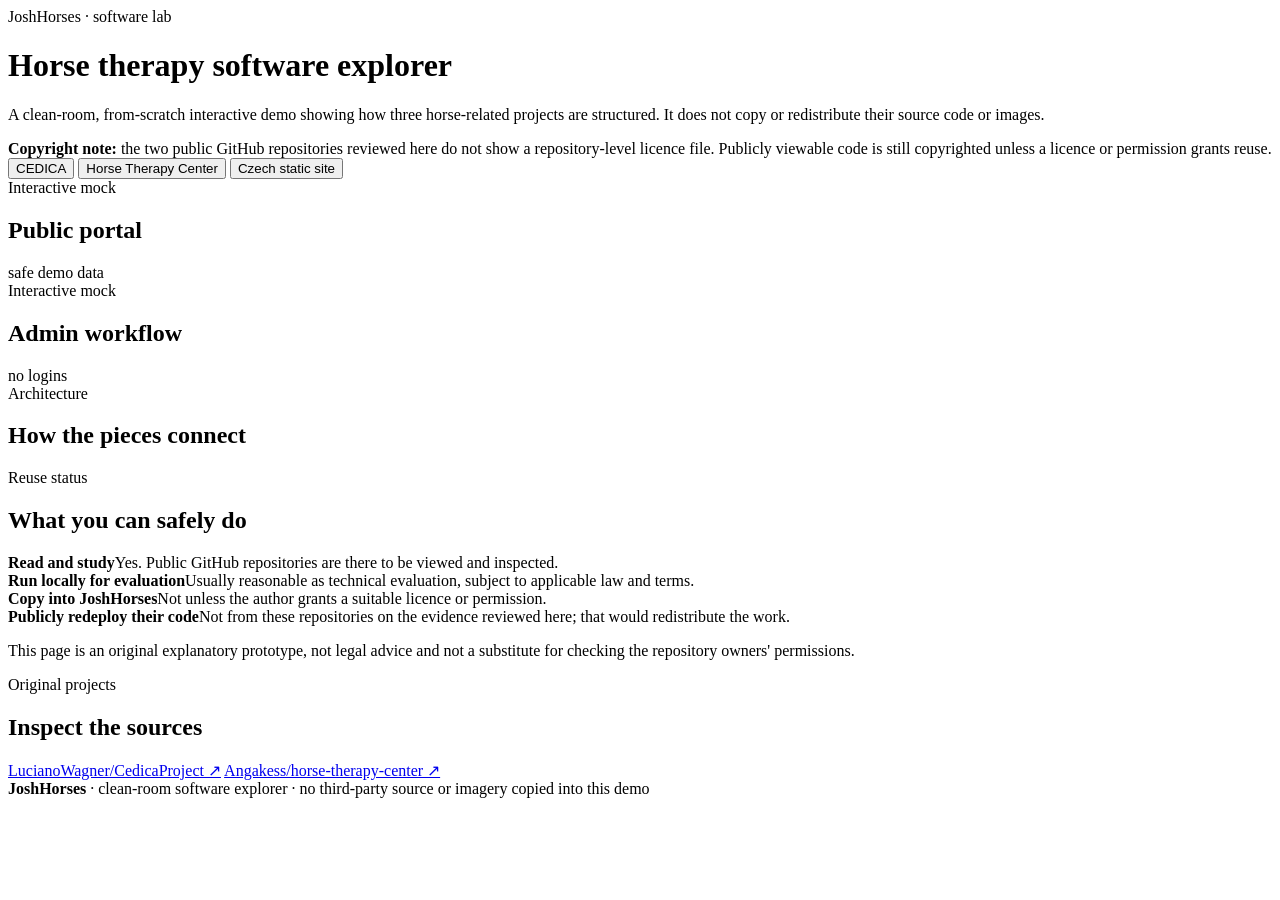
==== software-lab/index.html @ 601fe451 "Add clean-room horse software explorer page" ====
<!doctype html>
<html lang="en">
<head>
  <meta charset="utf-8" />
  <meta name="viewport" content="width=device-width, initial-scale=1" />
  <meta name="theme-color" content="#173f35" />
  <title>Horse Therapy Software Lab | JoshHorses</title>
  <link rel="stylesheet" href="./styles.css" />
</head>
<body>
  <header class="hero">
    <div class="eyebrow">JoshHorses · software lab</div>
    <h1>Horse therapy software explorer</h1>
    <p class="lede">A clean-room, from-scratch interactive demo showing how three horse-related projects are structured. It does not copy or redistribute their source code or images.</p>
    <div class="notice"><strong>Copyright note:</strong> the two public GitHub repositories reviewed here do not show a repository-level licence file. Publicly viewable code is still copyrighted unless a licence or permission grants reuse.</div>
  </header>

  <main>
    <nav class="tabs" aria-label="Project selector">
      <button class="tab active" data-project="cedica">CEDICA</button>
      <button class="tab" data-project="angakess">Horse Therapy Center</button>
      <button class="tab" data-project="czech">Czech static site</button>
    </nav>

    <section class="project-card" id="projectCard" aria-live="polite"></section>

    <section class="demo-grid">
      <article class="panel">
        <div class="panel-head">
          <div>
            <div class="eyebrow">Interactive mock</div>
            <h2>Public portal</h2>
          </div>
          <span class="badge">safe demo data</span>
        </div>
        <div class="route-tabs" id="routeTabs"></div>
        <div class="phone" id="portalDemo"></div>
      </article>

      <article class="panel">
        <div class="panel-head">
          <div>
            <div class="eyebrow">Interactive mock</div>
            <h2>Admin workflow</h2>
          </div>
          <span class="badge">no logins</span>
        </div>
        <div class="module-tabs" id="moduleTabs"></div>
        <div class="admin-demo" id="adminDemo"></div>
      </article>
    </section>

    <section class="panel architecture">
      <div class="panel-head">
        <div>
          <div class="eyebrow">Architecture</div>
          <h2>How the pieces connect</h2>
        </div>
      </div>
      <div class="flow" id="architectureFlow"></div>
      <p class="small" id="architectureNote"></p>
    </section>

    <section class="panel legal">
      <div class="panel-head">
        <div>
          <div class="eyebrow">Reuse status</div>
          <h2>What you can safely do</h2>
        </div>
      </div>
      <div class="legal-grid">
        <div><strong>Read and study</strong><span>Yes. Public GitHub repositories are there to be viewed and inspected.</span></div>
        <div><strong>Run locally for evaluation</strong><span>Usually reasonable as technical evaluation, subject to applicable law and terms.</span></div>
        <div><strong>Copy into JoshHorses</strong><span>Not unless the author grants a suitable licence or permission.</span></div>
        <div><strong>Publicly redeploy their code</strong><span>Not from these repositories on the evidence reviewed here; that would redistribute the work.</span></div>
      </div>
      <p class="small">This page is an original explanatory prototype, not legal advice and not a substitute for checking the repository owners' permissions.</p>
    </section>

    <section class="panel sources">
      <div class="panel-head">
        <div>
          <div class="eyebrow">Original projects</div>
          <h2>Inspect the sources</h2>
        </div>
      </div>
      <div class="source-links">
        <a href="https://github.com/LucianoWagner/CedicaProject" target="_blank" rel="noreferrer">LucianoWagner/CedicaProject ↗</a>
        <a href="https://github.com/Angakess/horse-therapy-center" target="_blank" rel="noreferrer">Angakess/horse-therapy-center ↗</a>
      </div>
    </section>
  </main>

  <footer>
    <strong>JoshHorses</strong> · clean-room software explorer · no third-party source or imagery copied into this demo
  </footer>

  <script src="./app.js"></script>
</body>
</html>
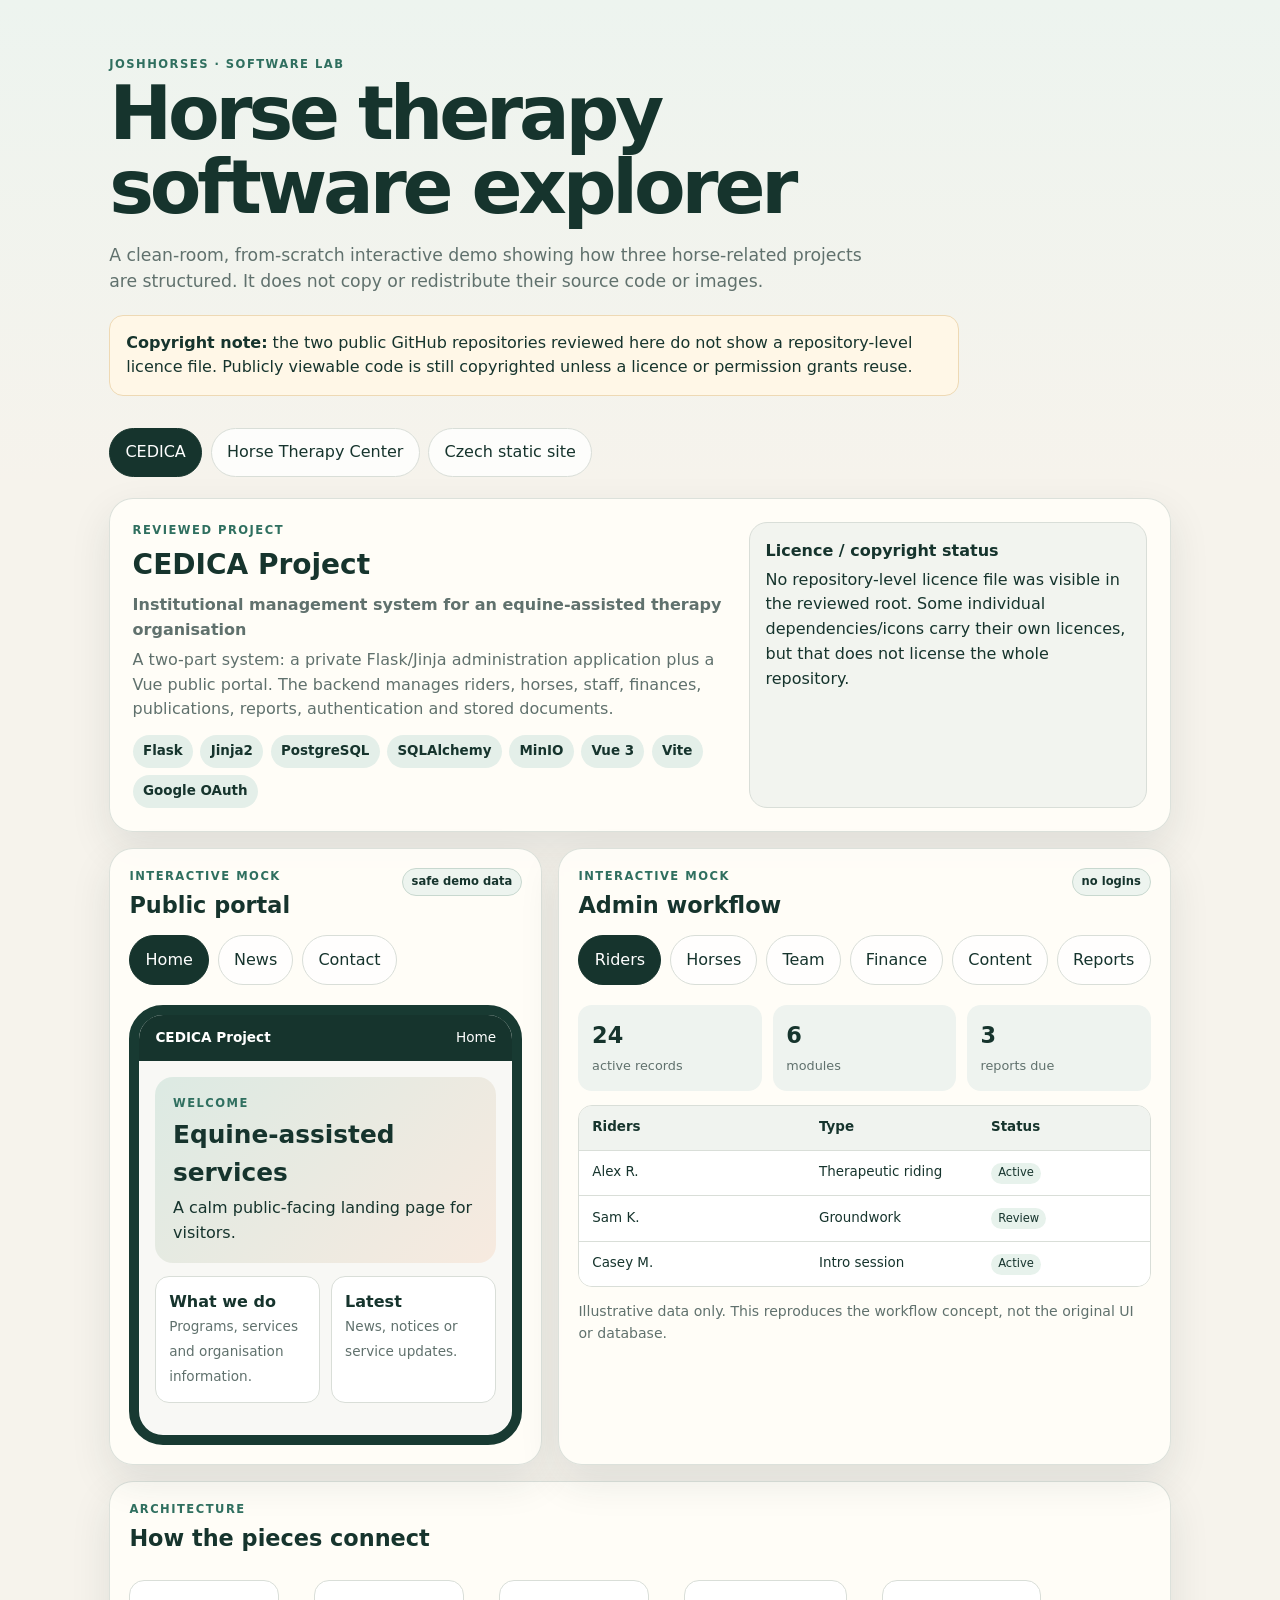
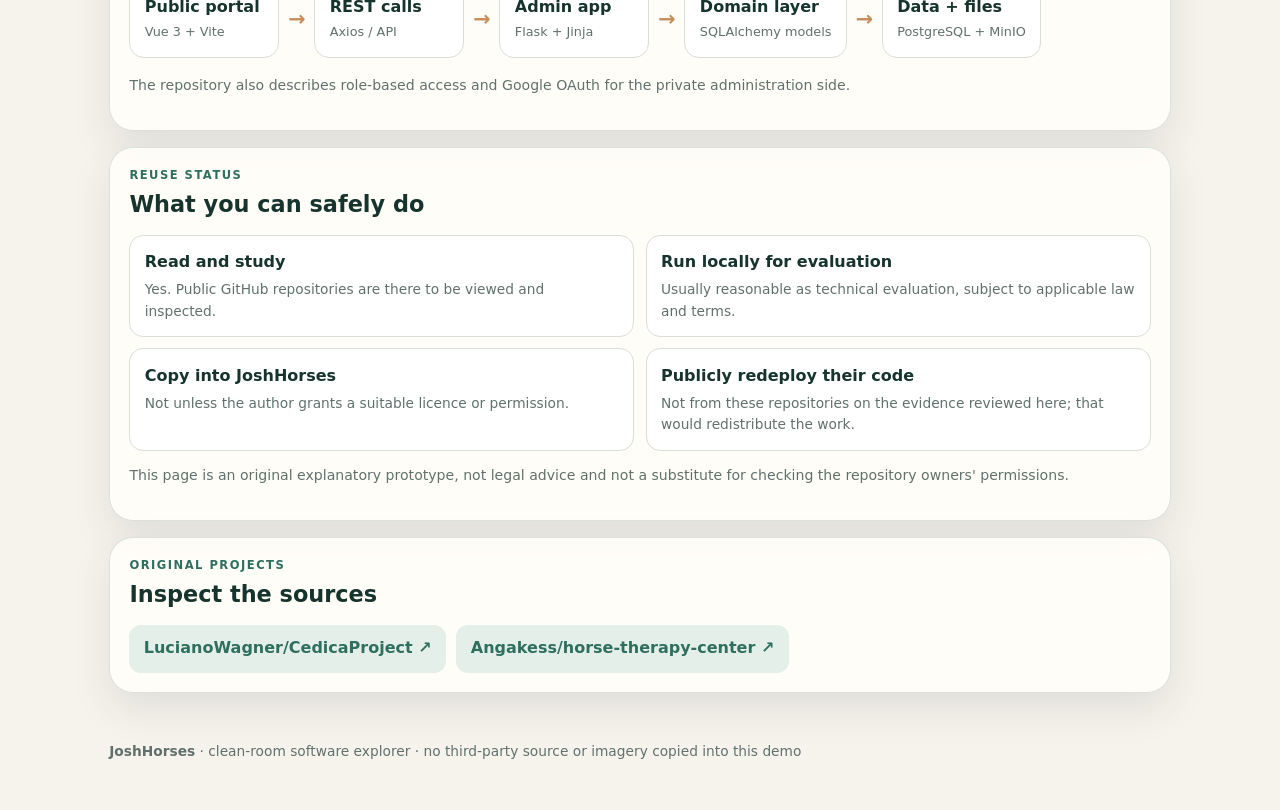
==== commit 2f5c6ccd: "Add clean-room software explorer page" ====
--- a/software-lab/index.html
+++ b/software-lab/index.html
@@ -26,48 +26,26 @@
 
     <section class="demo-grid">
       <article class="panel">
-        <div class="panel-head">
-          <div>
-            <div class="eyebrow">Interactive mock</div>
-            <h2>Public portal</h2>
-          </div>
-          <span class="badge">safe demo data</span>
-        </div>
+        <div class="panel-head"><div><div class="eyebrow">Interactive mock</div><h2>Public portal</h2></div><span class="badge">safe demo data</span></div>
         <div class="route-tabs" id="routeTabs"></div>
         <div class="phone" id="portalDemo"></div>
       </article>
 
       <article class="panel">
-        <div class="panel-head">
-          <div>
-            <div class="eyebrow">Interactive mock</div>
-            <h2>Admin workflow</h2>
-          </div>
-          <span class="badge">no logins</span>
-        </div>
+        <div class="panel-head"><div><div class="eyebrow">Interactive mock</div><h2>Admin workflow</h2></div><span class="badge">no logins</span></div>
         <div class="module-tabs" id="moduleTabs"></div>
         <div class="admin-demo" id="adminDemo"></div>
       </article>
     </section>
 
     <section class="panel architecture">
-      <div class="panel-head">
-        <div>
-          <div class="eyebrow">Architecture</div>
-          <h2>How the pieces connect</h2>
-        </div>
-      </div>
+      <div class="panel-head"><div><div class="eyebrow">Architecture</div><h2>How the pieces connect</h2></div></div>
       <div class="flow" id="architectureFlow"></div>
       <p class="small" id="architectureNote"></p>
     </section>
 
     <section class="panel legal">
-      <div class="panel-head">
-        <div>
-          <div class="eyebrow">Reuse status</div>
-          <h2>What you can safely do</h2>
-        </div>
-      </div>
+      <div class="panel-head"><div><div class="eyebrow">Reuse status</div><h2>What you can safely do</h2></div></div>
       <div class="legal-grid">
         <div><strong>Read and study</strong><span>Yes. Public GitHub repositories are there to be viewed and inspected.</span></div>
         <div><strong>Run locally for evaluation</strong><span>Usually reasonable as technical evaluation, subject to applicable law and terms.</span></div>
@@ -78,12 +56,7 @@
     </section>
 
     <section class="panel sources">
-      <div class="panel-head">
-        <div>
-          <div class="eyebrow">Original projects</div>
-          <h2>Inspect the sources</h2>
-        </div>
-      </div>
+      <div class="panel-head"><div><div class="eyebrow">Original projects</div><h2>Inspect the sources</h2></div></div>
       <div class="source-links">
         <a href="https://github.com/LucianoWagner/CedicaProject" target="_blank" rel="noreferrer">LucianoWagner/CedicaProject ↗</a>
         <a href="https://github.com/Angakess/horse-therapy-center" target="_blank" rel="noreferrer">Angakess/horse-therapy-center ↗</a>
@@ -91,10 +64,7 @@
     </section>
   </main>
 
-  <footer>
-    <strong>JoshHorses</strong> · clean-room software explorer · no third-party source or imagery copied into this demo
-  </footer>
-
+  <footer><strong>JoshHorses</strong> · clean-room software explorer · no third-party source or imagery copied into this demo</footer>
   <script src="./app.js"></script>
 </body>
 </html>
--- a/software-lab/styles.css
+++ b/software-lab/styles.css
@@ -0,0 +1,196 @@
+:root {
+  --ink: #16342d;
+  --muted: #60716d;
+  --paper: #f6f3ec;
+  --card: #fffdf8;
+  --line: #d9ded8;
+  --accent: #2f6f5f;
+  --accent-soft: #e4efe9;
+  --warm: #c88e5a;
+  --shadow: 0 16px 40px rgba(27, 52, 45, .10);
+}
+
+* { box-sizing: border-box; }
+html { scroll-behavior: smooth; }
+body {
+  margin: 0;
+  color: var(--ink);
+  background: linear-gradient(180deg, #edf4ef 0, var(--paper) 30rem);
+  font-family: Inter, ui-sans-serif, system-ui, -apple-system, BlinkMacSystemFont, "Segoe UI", sans-serif;
+  line-height: 1.55;
+}
+
+button, a { font: inherit; }
+a { color: var(--accent); }
+
+.hero {
+  padding: 3.5rem 1.2rem 2rem;
+  max-width: 1100px;
+  margin: 0 auto;
+}
+.hero h1 {
+  margin: .2rem 0 .7rem;
+  max-width: 760px;
+  font-size: clamp(2.25rem, 8vw, 4.7rem);
+  line-height: .98;
+  letter-spacing: -.055em;
+}
+.lede { max-width: 760px; font-size: 1.08rem; color: var(--muted); }
+.eyebrow {
+  text-transform: uppercase;
+  font-weight: 800;
+  letter-spacing: .13em;
+  font-size: .72rem;
+  color: var(--accent);
+}
+.notice {
+  margin-top: 1.25rem;
+  max-width: 850px;
+  background: #fff7e7;
+  border: 1px solid #eed9b4;
+  border-radius: 14px;
+  padding: .9rem 1rem;
+}
+
+main { max-width: 1100px; margin: 0 auto; padding: 0 1.2rem 3rem; }
+.tabs, .route-tabs, .module-tabs {
+  display: flex;
+  gap: .55rem;
+  overflow-x: auto;
+  padding-bottom: .35rem;
+  scrollbar-width: thin;
+}
+.tab, .route-tabs button, .module-tabs button {
+  border: 1px solid var(--line);
+  background: rgba(255,255,255,.82);
+  color: var(--ink);
+  border-radius: 999px;
+  padding: .7rem .95rem;
+  white-space: nowrap;
+  cursor: pointer;
+}
+.tab.active, .route-tabs button.active, .module-tabs button.active {
+  background: var(--ink);
+  color: white;
+  border-color: var(--ink);
+}
+
+.project-card, .panel {
+  background: rgba(255,253,248,.94);
+  border: 1px solid rgba(217,222,216,.9);
+  border-radius: 24px;
+  box-shadow: var(--shadow);
+}
+.project-card { margin: 1rem 0; padding: 1.4rem; }
+.project-top {
+  display: grid;
+  grid-template-columns: 1.5fr 1fr;
+  gap: 1.1rem;
+}
+.project-card h2 { margin: .2rem 0 .45rem; font-size: 1.75rem; }
+.project-card p { margin: .3rem 0; color: var(--muted); }
+.chips { display: flex; flex-wrap: wrap; gap: .45rem; margin-top: .8rem; }
+.chip {
+  border-radius: 999px;
+  background: var(--accent-soft);
+  padding: .38rem .65rem;
+  font-size: .84rem;
+  font-weight: 700;
+}
+.factbox {
+  border-radius: 18px;
+  padding: 1rem;
+  background: #f2f4ef;
+  border: 1px solid var(--line);
+}
+.factbox strong { display: block; margin-bottom: .25rem; }
+
+.demo-grid {
+  display: grid;
+  grid-template-columns: 1fr 1fr;
+  gap: 1rem;
+  margin: 1rem 0;
+}
+.panel { padding: 1.2rem; }
+.panel-head { display: flex; justify-content: space-between; gap: .8rem; align-items: flex-start; }
+.panel h2 { margin: .15rem 0 .8rem; font-size: 1.4rem; }
+.badge {
+  background: #edf4ef;
+  border: 1px solid #c8d8cf;
+  border-radius: 999px;
+  padding: .28rem .55rem;
+  font-size: .72rem;
+  font-weight: 800;
+  white-space: nowrap;
+}
+
+.phone {
+  margin-top: .9rem;
+  border: 10px solid #183a32;
+  border-radius: 34px;
+  min-height: 440px;
+  overflow: hidden;
+  background: #f8f8f5;
+  box-shadow: inset 0 0 0 1px rgba(255,255,255,.2);
+}
+.phone-top {
+  background: var(--ink);
+  color: white;
+  padding: .8rem 1rem;
+  display: flex;
+  justify-content: space-between;
+  font-size: .85rem;
+}
+.phone-content { padding: 1rem; }
+.hero-block {
+  border-radius: 18px;
+  padding: 1.1rem;
+  background: linear-gradient(135deg, #dceae3, #f7eadf);
+  min-height: 145px;
+  display: flex;
+  flex-direction: column;
+  justify-content: flex-end;
+}
+.hero-block h3 { margin: .2rem 0; font-size: 1.55rem; }
+.card-row { display: grid; grid-template-columns: repeat(2,1fr); gap: .7rem; margin-top: .8rem; }
+.mini-card { border: 1px solid var(--line); border-radius: 14px; padding: .8rem; background: white; }
+.mini-card strong { display: block; }
+.mini-card span { color: var(--muted); font-size: .85rem; }
+.form-row { display: grid; gap: .65rem; margin-top: .9rem; }
+.fake-input { border: 1px solid var(--line); background: white; border-radius: 12px; padding: .8rem; color: #87918d; }
+.cta { display: inline-block; margin-top: .8rem; border: 0; border-radius: 12px; background: var(--accent); color: white; padding: .7rem .9rem; font-weight: 800; }
+
+.admin-demo { margin-top: .9rem; }
+.metric-grid { display: grid; grid-template-columns: repeat(3, 1fr); gap: .65rem; }
+.metric { background: #eef3ef; border-radius: 14px; padding: .85rem; }
+.metric strong { display: block; font-size: 1.4rem; }
+.metric span { font-size: .8rem; color: var(--muted); }
+.table { margin-top: .85rem; border: 1px solid var(--line); border-radius: 14px; overflow: hidden; }
+.row { display: grid; grid-template-columns: 1.2fr .9fr .8fr; gap: .5rem; padding: .72rem .8rem; background: white; border-bottom: 1px solid var(--line); font-size: .84rem; }
+.row:last-child { border-bottom: 0; }
+.row.head { background: #f0f3ef; font-weight: 800; }
+.pill { display: inline-block; border-radius: 999px; background: #e7f2ec; padding: .1rem .45rem; font-size: .72rem; }
+
+.architecture, .legal, .sources { margin-top: 1rem; }
+.flow { display: flex; align-items: center; gap: .55rem; overflow-x: auto; padding: .7rem 0 .2rem; }
+.node { flex: 0 0 auto; min-width: 150px; background: white; border: 1px solid var(--line); border-radius: 15px; padding: .9rem; }
+.node strong, .node span { display: block; }
+.node span { font-size: .8rem; color: var(--muted); margin-top: .15rem; }
+.arrow { color: var(--warm); font-weight: 900; font-size: 1.3rem; }
+.small { color: var(--muted); font-size: .88rem; }
+
+.legal-grid { display: grid; grid-template-columns: repeat(2,1fr); gap: .7rem; }
+.legal-grid div { border: 1px solid var(--line); background: white; border-radius: 14px; padding: .9rem; }
+.legal-grid strong, .legal-grid span { display: block; }
+.legal-grid span { color: var(--muted); font-size: .86rem; margin-top: .25rem; }
+.source-links { display: flex; flex-wrap: wrap; gap: .65rem; }
+.source-links a { text-decoration: none; background: var(--accent-soft); border-radius: 12px; padding: .72rem .9rem; font-weight: 800; }
+
+footer { max-width: 1100px; margin: 0 auto; padding: 0 1.2rem 3rem; color: var(--muted); font-size: .86rem; }
+
+@media (max-width: 780px) {
+  .hero { padding-top: 2.2rem; }
+  .project-top, .demo-grid, .legal-grid { grid-template-columns: 1fr; }
+  .metric-grid { grid-template-columns: repeat(2, 1fr); }
+  .phone { min-height: 390px; }
+}
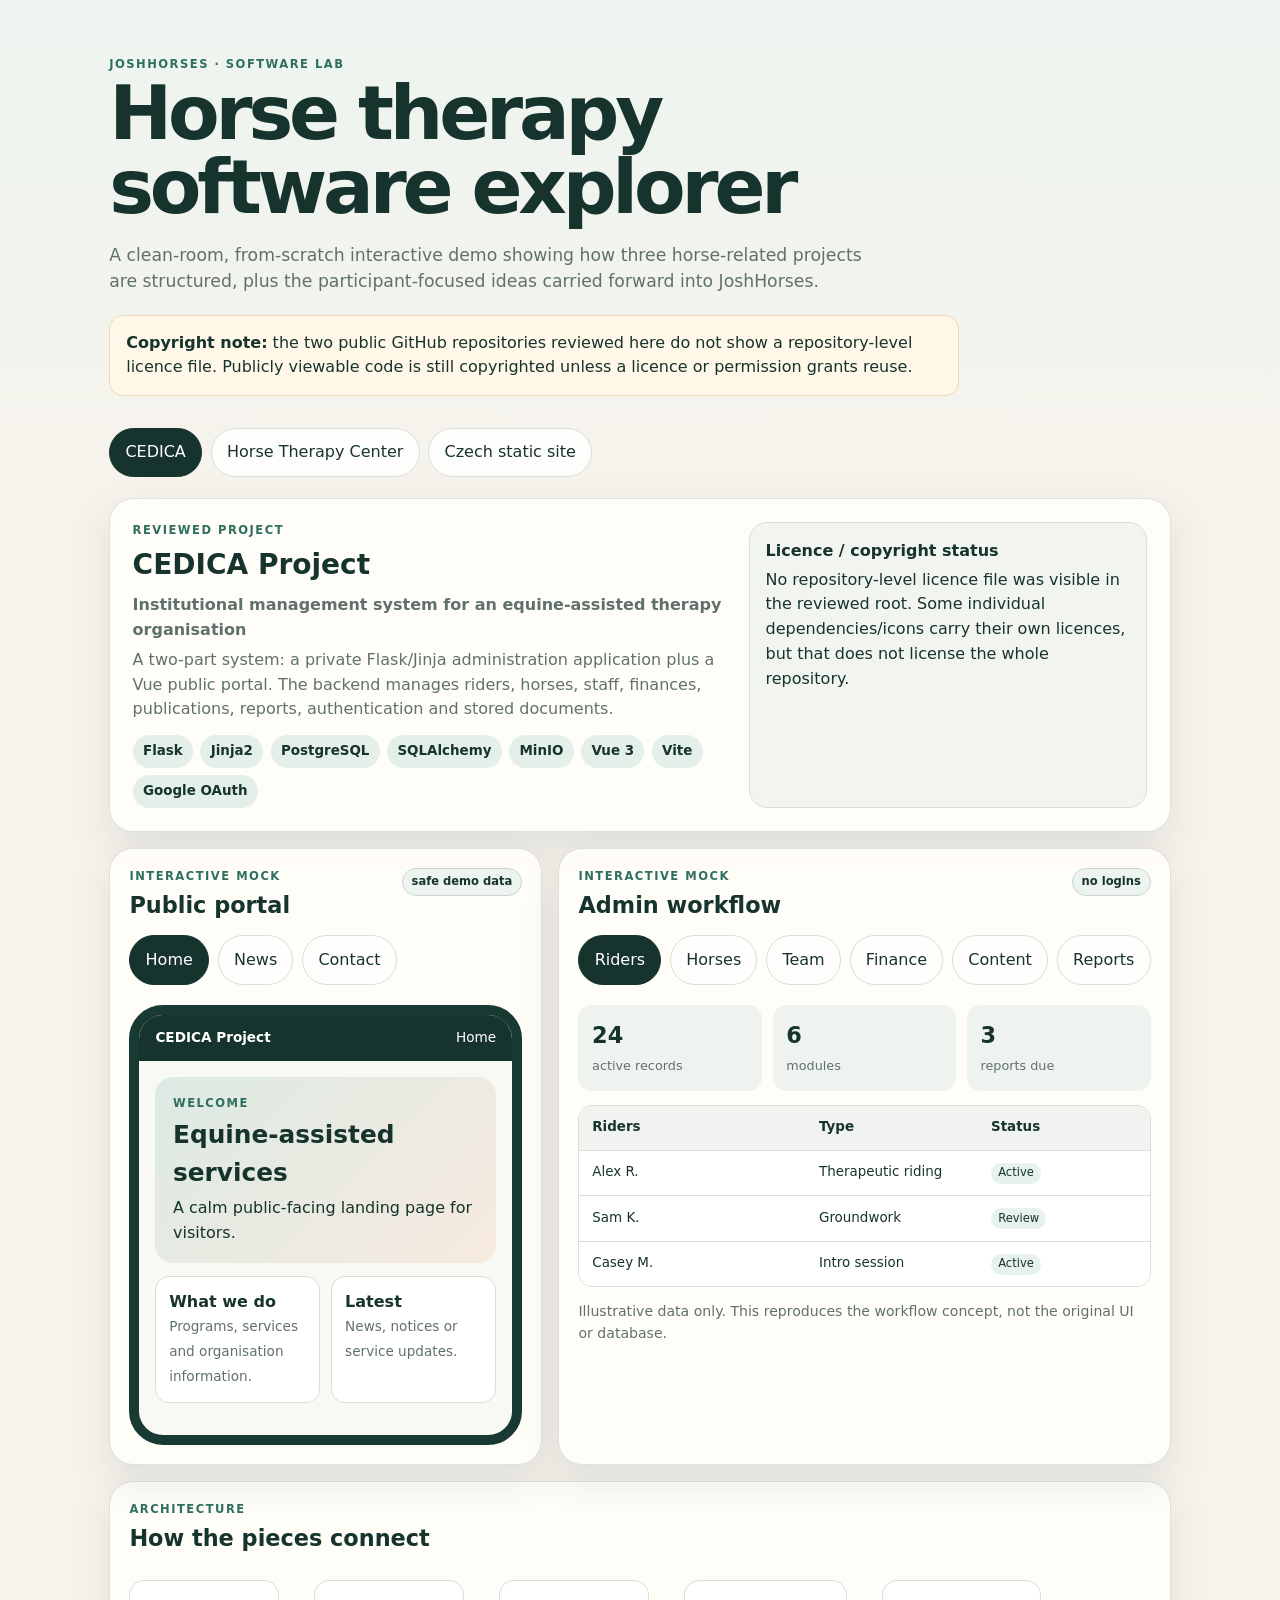
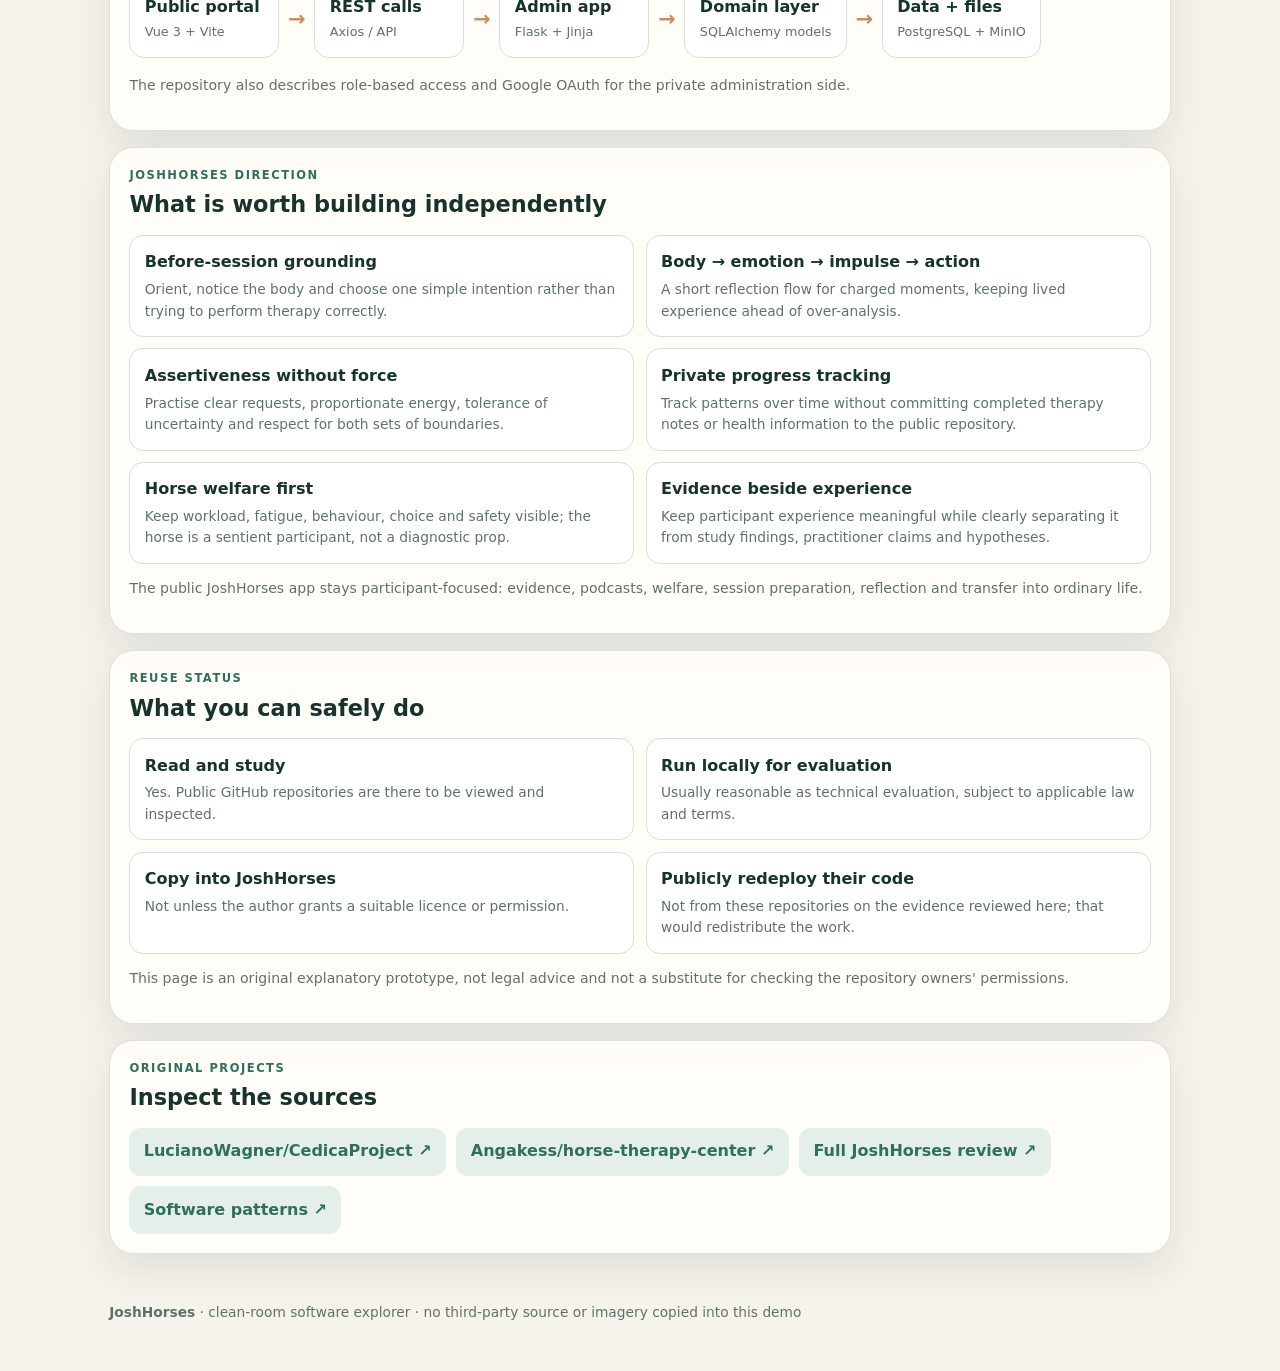
==== commit 34420eda: "Show consolidated JoshHorses product direction in software explorer" ====
--- a/software-lab/index.html
+++ b/software-lab/index.html
@@ -11,7 +11,7 @@
   <header class="hero">
     <div class="eyebrow">JoshHorses · software lab</div>
     <h1>Horse therapy software explorer</h1>
-    <p class="lede">A clean-room, from-scratch interactive demo showing how three horse-related projects are structured. It does not copy or redistribute their source code or images.</p>
+    <p class="lede">A clean-room, from-scratch interactive demo showing how three horse-related projects are structured, plus the participant-focused ideas carried forward into JoshHorses.</p>
     <div class="notice"><strong>Copyright note:</strong> the two public GitHub repositories reviewed here do not show a repository-level licence file. Publicly viewable code is still copyrighted unless a licence or permission grants reuse.</div>
   </header>
 
@@ -45,6 +45,19 @@
     </section>
 
     <section class="panel legal">
+      <div class="panel-head"><div><div class="eyebrow">JoshHorses direction</div><h2>What is worth building independently</h2></div></div>
+      <div class="legal-grid">
+        <div><strong>Before-session grounding</strong><span>Orient, notice the body and choose one simple intention rather than trying to perform therapy correctly.</span></div>
+        <div><strong>Body → emotion → impulse → action</strong><span>A short reflection flow for charged moments, keeping lived experience ahead of over-analysis.</span></div>
+        <div><strong>Assertiveness without force</strong><span>Practise clear requests, proportionate energy, tolerance of uncertainty and respect for both sets of boundaries.</span></div>
+        <div><strong>Private progress tracking</strong><span>Track patterns over time without committing completed therapy notes or health information to the public repository.</span></div>
+        <div><strong>Horse welfare first</strong><span>Keep workload, fatigue, behaviour, choice and safety visible; the horse is a sentient participant, not a diagnostic prop.</span></div>
+        <div><strong>Evidence beside experience</strong><span>Keep participant experience meaningful while clearly separating it from study findings, practitioner claims and hypotheses.</span></div>
+      </div>
+      <p class="small">The public JoshHorses app stays participant-focused: evidence, podcasts, welfare, session preparation, reflection and transfer into ordinary life.</p>
+    </section>
+
+    <section class="panel legal">
       <div class="panel-head"><div><div class="eyebrow">Reuse status</div><h2>What you can safely do</h2></div></div>
       <div class="legal-grid">
         <div><strong>Read and study</strong><span>Yes. Public GitHub repositories are there to be viewed and inspected.</span></div>
@@ -60,6 +73,8 @@
       <div class="source-links">
         <a href="https://github.com/LucianoWagner/CedicaProject" target="_blank" rel="noreferrer">LucianoWagner/CedicaProject ↗</a>
         <a href="https://github.com/Angakess/horse-therapy-center" target="_blank" rel="noreferrer">Angakess/horse-therapy-center ↗</a>
+        <a href="https://github.com/joshualparris/JoshHorses/blob/main/archive/software-and-copyright-review-2026-09-15.md" target="_blank" rel="noreferrer">Full JoshHorses review ↗</a>
+        <a href="https://github.com/joshualparris/JoshHorses/blob/main/resources/software-patterns.md" target="_blank" rel="noreferrer">Software patterns ↗</a>
       </div>
     </section>
   </main>
--- a/software-lab/styles.css
+++ b/software-lab/styles.css
@@ -1,196 +1 @@
-:root {
-  --ink: #16342d;
-  --muted: #60716d;
-  --paper: #f6f3ec;
-  --card: #fffdf8;
-  --line: #d9ded8;
-  --accent: #2f6f5f;
-  --accent-soft: #e4efe9;
-  --warm: #c88e5a;
-  --shadow: 0 16px 40px rgba(27, 52, 45, .10);
-}
-
-* { box-sizing: border-box; }
-html { scroll-behavior: smooth; }
-body {
-  margin: 0;
-  color: var(--ink);
-  background: linear-gradient(180deg, #edf4ef 0, var(--paper) 30rem);
-  font-family: Inter, ui-sans-serif, system-ui, -apple-system, BlinkMacSystemFont, "Segoe UI", sans-serif;
-  line-height: 1.55;
-}
-
-button, a { font: inherit; }
-a { color: var(--accent); }
-
-.hero {
-  padding: 3.5rem 1.2rem 2rem;
-  max-width: 1100px;
-  margin: 0 auto;
-}
-.hero h1 {
-  margin: .2rem 0 .7rem;
-  max-width: 760px;
-  font-size: clamp(2.25rem, 8vw, 4.7rem);
-  line-height: .98;
-  letter-spacing: -.055em;
-}
-.lede { max-width: 760px; font-size: 1.08rem; color: var(--muted); }
-.eyebrow {
-  text-transform: uppercase;
-  font-weight: 800;
-  letter-spacing: .13em;
-  font-size: .72rem;
-  color: var(--accent);
-}
-.notice {
-  margin-top: 1.25rem;
-  max-width: 850px;
-  background: #fff7e7;
-  border: 1px solid #eed9b4;
-  border-radius: 14px;
-  padding: .9rem 1rem;
-}
-
-main { max-width: 1100px; margin: 0 auto; padding: 0 1.2rem 3rem; }
-.tabs, .route-tabs, .module-tabs {
-  display: flex;
-  gap: .55rem;
-  overflow-x: auto;
-  padding-bottom: .35rem;
-  scrollbar-width: thin;
-}
-.tab, .route-tabs button, .module-tabs button {
-  border: 1px solid var(--line);
-  background: rgba(255,255,255,.82);
-  color: var(--ink);
-  border-radius: 999px;
-  padding: .7rem .95rem;
-  white-space: nowrap;
-  cursor: pointer;
-}
-.tab.active, .route-tabs button.active, .module-tabs button.active {
-  background: var(--ink);
-  color: white;
-  border-color: var(--ink);
-}
-
-.project-card, .panel {
-  background: rgba(255,253,248,.94);
-  border: 1px solid rgba(217,222,216,.9);
-  border-radius: 24px;
-  box-shadow: var(--shadow);
-}
-.project-card { margin: 1rem 0; padding: 1.4rem; }
-.project-top {
-  display: grid;
-  grid-template-columns: 1.5fr 1fr;
-  gap: 1.1rem;
-}
-.project-card h2 { margin: .2rem 0 .45rem; font-size: 1.75rem; }
-.project-card p { margin: .3rem 0; color: var(--muted); }
-.chips { display: flex; flex-wrap: wrap; gap: .45rem; margin-top: .8rem; }
-.chip {
-  border-radius: 999px;
-  background: var(--accent-soft);
-  padding: .38rem .65rem;
-  font-size: .84rem;
-  font-weight: 700;
-}
-.factbox {
-  border-radius: 18px;
-  padding: 1rem;
-  background: #f2f4ef;
-  border: 1px solid var(--line);
-}
-.factbox strong { display: block; margin-bottom: .25rem; }
-
-.demo-grid {
-  display: grid;
-  grid-template-columns: 1fr 1fr;
-  gap: 1rem;
-  margin: 1rem 0;
-}
-.panel { padding: 1.2rem; }
-.panel-head { display: flex; justify-content: space-between; gap: .8rem; align-items: flex-start; }
-.panel h2 { margin: .15rem 0 .8rem; font-size: 1.4rem; }
-.badge {
-  background: #edf4ef;
-  border: 1px solid #c8d8cf;
-  border-radius: 999px;
-  padding: .28rem .55rem;
-  font-size: .72rem;
-  font-weight: 800;
-  white-space: nowrap;
-}
-
-.phone {
-  margin-top: .9rem;
-  border: 10px solid #183a32;
-  border-radius: 34px;
-  min-height: 440px;
-  overflow: hidden;
-  background: #f8f8f5;
-  box-shadow: inset 0 0 0 1px rgba(255,255,255,.2);
-}
-.phone-top {
-  background: var(--ink);
-  color: white;
-  padding: .8rem 1rem;
-  display: flex;
-  justify-content: space-between;
-  font-size: .85rem;
-}
-.phone-content { padding: 1rem; }
-.hero-block {
-  border-radius: 18px;
-  padding: 1.1rem;
-  background: linear-gradient(135deg, #dceae3, #f7eadf);
-  min-height: 145px;
-  display: flex;
-  flex-direction: column;
-  justify-content: flex-end;
-}
-.hero-block h3 { margin: .2rem 0; font-size: 1.55rem; }
-.card-row { display: grid; grid-template-columns: repeat(2,1fr); gap: .7rem; margin-top: .8rem; }
-.mini-card { border: 1px solid var(--line); border-radius: 14px; padding: .8rem; background: white; }
-.mini-card strong { display: block; }
-.mini-card span { color: var(--muted); font-size: .85rem; }
-.form-row { display: grid; gap: .65rem; margin-top: .9rem; }
-.fake-input { border: 1px solid var(--line); background: white; border-radius: 12px; padding: .8rem; color: #87918d; }
-.cta { display: inline-block; margin-top: .8rem; border: 0; border-radius: 12px; background: var(--accent); color: white; padding: .7rem .9rem; font-weight: 800; }
-
-.admin-demo { margin-top: .9rem; }
-.metric-grid { display: grid; grid-template-columns: repeat(3, 1fr); gap: .65rem; }
-.metric { background: #eef3ef; border-radius: 14px; padding: .85rem; }
-.metric strong { display: block; font-size: 1.4rem; }
-.metric span { font-size: .8rem; color: var(--muted); }
-.table { margin-top: .85rem; border: 1px solid var(--line); border-radius: 14px; overflow: hidden; }
-.row { display: grid; grid-template-columns: 1.2fr .9fr .8fr; gap: .5rem; padding: .72rem .8rem; background: white; border-bottom: 1px solid var(--line); font-size: .84rem; }
-.row:last-child { border-bottom: 0; }
-.row.head { background: #f0f3ef; font-weight: 800; }
-.pill { display: inline-block; border-radius: 999px; background: #e7f2ec; padding: .1rem .45rem; font-size: .72rem; }
-
-.architecture, .legal, .sources { margin-top: 1rem; }
-.flow { display: flex; align-items: center; gap: .55rem; overflow-x: auto; padding: .7rem 0 .2rem; }
-.node { flex: 0 0 auto; min-width: 150px; background: white; border: 1px solid var(--line); border-radius: 15px; padding: .9rem; }
-.node strong, .node span { display: block; }
-.node span { font-size: .8rem; color: var(--muted); margin-top: .15rem; }
-.arrow { color: var(--warm); font-weight: 900; font-size: 1.3rem; }
-.small { color: var(--muted); font-size: .88rem; }
-
-.legal-grid { display: grid; grid-template-columns: repeat(2,1fr); gap: .7rem; }
-.legal-grid div { border: 1px solid var(--line); background: white; border-radius: 14px; padding: .9rem; }
-.legal-grid strong, .legal-grid span { display: block; }
-.legal-grid span { color: var(--muted); font-size: .86rem; margin-top: .25rem; }
-.source-links { display: flex; flex-wrap: wrap; gap: .65rem; }
-.source-links a { text-decoration: none; background: var(--accent-soft); border-radius: 12px; padding: .72rem .9rem; font-weight: 800; }
-
-footer { max-width: 1100px; margin: 0 auto; padding: 0 1.2rem 3rem; color: var(--muted); font-size: .86rem; }
-
-@media (max-width: 780px) {
-  .hero { padding-top: 2.2rem; }
-  .project-top, .demo-grid, .legal-grid { grid-template-columns: 1fr; }
-  .metric-grid { grid-template-columns: repeat(2, 1fr); }
-  .phone { min-height: 390px; }
-}
+:root{--ink:#16342d;--muted:#60716d;--paper:#f6f3ec;--card:#fffdf8;--line:#d9ded8;--accent:#2f6f5f;--accent-soft:#e4efe9;--warm:#c88e5a;--shadow:0 16px 40px rgba(27,52,45,.10)}*{box-sizing:border-box}html{scroll-behavior:smooth}body{margin:0;color:var(--ink);background:linear-gradient(180deg,#edf4ef 0,var(--paper) 30rem);font-family:Inter,ui-sans-serif,system-ui,-apple-system,BlinkMacSystemFont,"Segoe UI",sans-serif;line-height:1.55}button,a{font:inherit}a{color:var(--accent)}.hero{padding:3.5rem 1.2rem 2rem;max-width:1100px;margin:0 auto}.hero h1{margin:.2rem 0 .7rem;max-width:760px;font-size:clamp(2.25rem,8vw,4.7rem);line-height:.98;letter-spacing:-.055em}.lede{max-width:760px;font-size:1.08rem;color:var(--muted)}.eyebrow{text-transform:uppercase;font-weight:800;letter-spacing:.13em;font-size:.72rem;color:var(--accent)}.notice{margin-top:1.25rem;max-width:850px;background:#fff7e7;border:1px solid #eed9b4;border-radius:14px;padding:.9rem 1rem}main{max-width:1100px;margin:0 auto;padding:0 1.2rem 3rem}.tabs,.route-tabs,.module-tabs{display:flex;gap:.55rem;overflow-x:auto;padding-bottom:.35rem;scrollbar-width:thin}.tab,.route-tabs button,.module-tabs button{border:1px solid var(--line);background:rgba(255,255,255,.82);color:var(--ink);border-radius:999px;padding:.7rem .95rem;white-space:nowrap;cursor:pointer}.tab.active,.route-tabs button.active,.module-tabs button.active{background:var(--ink);color:white;border-color:var(--ink)}.project-card,.panel{background:rgba(255,253,248,.94);border:1px solid rgba(217,222,216,.9);border-radius:24px;box-shadow:var(--shadow)}.project-card{margin:1rem 0;padding:1.4rem}.project-top{display:grid;grid-template-columns:1.5fr 1fr;gap:1.1rem}.project-card h2{margin:.2rem 0 .45rem;font-size:1.75rem}.project-card p{margin:.3rem 0;color:var(--muted)}.chips{display:flex;flex-wrap:wrap;gap:.45rem;margin-top:.8rem}.chip{border-radius:999px;background:var(--accent-soft);padding:.38rem .65rem;font-size:.84rem;font-weight:700}.factbox{border-radius:18px;padding:1rem;background:#f2f4ef;border:1px solid var(--line)}.factbox strong{display:block;margin-bottom:.25rem}.demo-grid{display:grid;grid-template-columns:1fr 1fr;gap:1rem;margin:1rem 0}.panel{padding:1.2rem}.panel-head{display:flex;justify-content:space-between;gap:.8rem;align-items:flex-start}.panel h2{margin:.15rem 0 .8rem;font-size:1.4rem}.badge{background:#edf4ef;border:1px solid #c8d8cf;border-radius:999px;padding:.28rem .55rem;font-size:.72rem;font-weight:800;white-space:nowrap}.phone{margin-top:.9rem;border:10px solid #183a32;border-radius:34px;min-height:440px;overflow:hidden;background:#f8f8f5;box-shadow:inset 0 0 0 1px rgba(255,255,255,.2)}.phone-top{background:var(--ink);color:white;padding:.8rem 1rem;display:flex;justify-content:space-between;font-size:.85rem}.phone-content{padding:1rem}.hero-block{border-radius:18px;padding:1.1rem;background:linear-gradient(135deg,#dceae3,#f7eadf);min-height:145px;display:flex;flex-direction:column;justify-content:flex-end}.hero-block h3{margin:.2rem 0;font-size:1.55rem}.card-row{display:grid;grid-template-columns:repeat(2,1fr);gap:.7rem;margin-top:.8rem}.mini-card{border:1px solid var(--line);border-radius:14px;padding:.8rem;background:white}.mini-card strong{display:block}.mini-card span{color:var(--muted);font-size:.85rem}.form-row{display:grid;gap:.65rem;margin-top:.9rem}.fake-input{border:1px solid var(--line);background:white;border-radius:12px;padding:.8rem;color:#87918d}.cta{display:inline-block;margin-top:.8rem;border:0;border-radius:12px;background:var(--accent);color:white;padding:.7rem .9rem;font-weight:800}.admin-demo{margin-top:.9rem}.metric-grid{display:grid;grid-template-columns:repeat(3,1fr);gap:.65rem}.metric{background:#eef3ef;border-radius:14px;padding:.85rem}.metric strong{display:block;font-size:1.4rem}.metric span{font-size:.8rem;color:var(--muted)}.table{margin-top:.85rem;border:1px solid var(--line);border-radius:14px;overflow:hidden}.row{display:grid;grid-template-columns:1.2fr .9fr .8fr;gap:.5rem;padding:.72rem .8rem;background:white;border-bottom:1px solid var(--line);font-size:.84rem}.row:last-child{border-bottom:0}.row.head{background:#f0f3ef;font-weight:800}.pill{display:inline-block;border-radius:999px;background:#e7f2ec;padding:.1rem .45rem;font-size:.72rem}.architecture,.legal,.sources{margin-top:1rem}.flow{display:flex;align-items:center;gap:.55rem;overflow-x:auto;padding:.7rem 0 .2rem}.node{flex:0 0 auto;min-width:150px;background:white;border:1px solid var(--line);border-radius:15px;padding:.9rem}.node strong,.node span{display:block}.node span{font-size:.8rem;color:var(--muted);margin-top:.15rem}.arrow{color:var(--warm);font-weight:900;font-size:1.3rem}.small{color:var(--muted);font-size:.88rem}.legal-grid{display:grid;grid-template-columns:repeat(2,1fr);gap:.7rem}.legal-grid div{border:1px solid var(--line);background:white;border-radius:14px;padding:.9rem}.legal-grid strong,.legal-grid span{display:block}.legal-grid span{color:var(--muted);font-size:.86rem;margin-top:.25rem}.source-links{display:flex;flex-wrap:wrap;gap:.65rem}.source-links a{text-decoration:none;background:var(--accent-soft);border-radius:12px;padding:.72rem .9rem;font-weight:800}footer{max-width:1100px;margin:0 auto;padding:0 1.2rem 3rem;color:var(--muted);font-size:.86rem}@media(max-width:780px){.hero{padding-top:2.2rem}.project-top,.demo-grid,.legal-grid{grid-template-columns:1fr}.metric-grid{grid-template-columns:repeat(2,1fr)}.phone{min-height:390px}}
